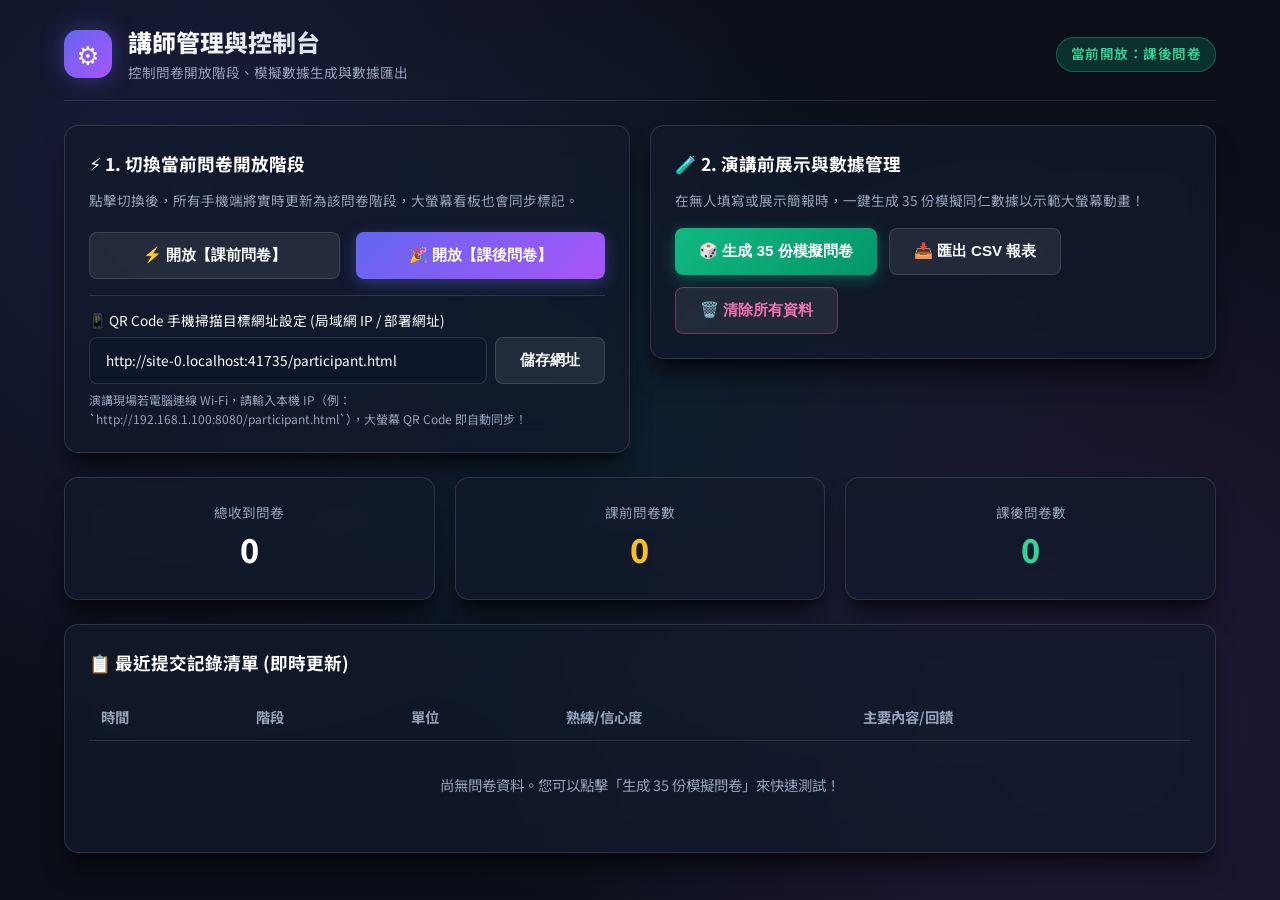
==== admin.html @ b8c30d22 "feat: complete live survey questionnaire & dynamic dashboard for AI administrative efficiency lectur" ====
<!DOCTYPE html>
<html lang="zh-TW">
<head>
  <meta charset="UTF-8">
  <meta name="viewport" content="width=device-width, initial-scale=1.0">
  <title>講師控制台 - AI 行政效能演講</title>
  <link rel="stylesheet" href="css/style.css">
</head>
<body>

  <div class="container" style="max-width: 1200px;">
    <header class="app-header">
      <div class="app-title-group">
        <div class="app-title-icon">⚙️</div>
        <div>
          <h1 class="app-title">講師管理與控制台</h1>
          <div class="app-subtitle">控制問卷開放階段、模擬數據生成與數據匯出</div>
        </div>
      </div>
      <div id="admin-current-mode" class="badge badge-success">當前開放：課後問卷</div>
    </header>

    <!-- 控制功能區與數據概覽 -->
    <div class="dashboard-grid" style="margin-bottom: 1.5rem;">
      
      <!-- 控制項目 1: 切換問卷階段 -->
      <div class="col-6">
        <div class="glass-card">
          <h3 style="font-size: 1.1rem; color: #fff; margin-bottom: 0.75rem;">⚡ 1. 切換當前問卷開放階段</h3>
          <p style="font-size: 0.85rem; color: var(--text-muted); margin-bottom: 1.25rem;">
            點擊切換後，所有手機端將實時更新為該問卷階段，大螢幕看板也會同步標記。
          </p>
          <div style="display: flex; gap: 1rem;">
            <button id="btn-mode-pre" class="btn btn-secondary" style="flex: 1;">
              ⚡ 開放【課前問卷】
            </button>
            <button id="btn-mode-post" class="btn btn-primary" style="flex: 1;">
              🎉 開放【課後問卷】
            </button>
          </div>
          
          <div style="margin-top: 1rem; padding-top: 0.85rem; border-top: 1px solid var(--border-glass);">
            <label style="display: block; font-size: 0.85rem; color: #fff; margin-bottom: 0.35rem;">
              📱 QR Code 手機掃描目標網址設定 (局域網 IP / 部署網址)
            </label>
            <div style="display: flex; gap: 0.5rem;">
              <input type="text" id="admin-custom-url-input" class="form-control" placeholder="http://192.168.X.X:8080/participant.html" style="font-size: 0.85rem;" />
              <button id="btn-save-url" class="btn btn-secondary" style="white-space: nowrap;">
                儲存網址
              </button>
            </div>
            <div style="font-size: 0.75rem; color: var(--text-muted); margin-top: 0.35rem;">
              演講現場若電腦連線 Wi-Fi，請輸入本機 IP（例：`http://192.168.1.100:8080/participant.html`），大螢幕 QR Code 即自動同步！
            </div>
          </div>
        </div>
      </div>

      <!-- 控制項目 2: 演講展示測試工具 (Mock Data) -->
      <div class="col-6">
        <div class="glass-card">
          <h3 style="font-size: 1.1rem; color: #fff; margin-bottom: 0.75rem;">🧪 2. 演講前展示與數據管理</h3>
          <p style="font-size: 0.85rem; color: var(--text-muted); margin-bottom: 1rem;">
            在無人填寫或展示簡報時，一鍵生成 35 份模擬同仁數據以示範大螢幕動畫！
          </p>
          <div style="display: flex; gap: 0.75rem; flex-wrap: wrap;">
            <button id="btn-generate-mock" class="btn btn-success">
              🎲 生成 35 份模擬問卷
            </button>
            <button id="btn-export-csv" class="btn btn-secondary">
              📥 匯出 CSV 報表
            </button>
            <button id="btn-clear-data" class="btn btn-secondary" style="color: #f472b6; border-color: rgba(236, 72, 153, 0.4);">
              🗑️ 清除所有資料
            </button>
          </div>
        </div>
      </div>
    </div>

    <!-- 即時數據快速統計 -->
    <div class="dashboard-grid" style="margin-bottom: 1.5rem;">
      <div class="col-4">
        <div class="glass-card" style="text-align: center;">
          <div style="font-size: 0.85rem; color: var(--text-muted);">總收到問卷</div>
          <div id="admin-total-count" style="font-size: 2rem; font-weight: 800; color: #fff;">0</div>
        </div>
      </div>
      <div class="col-4">
        <div class="glass-card" style="text-align: center;">
          <div style="font-size: 0.85rem; color: var(--text-muted);">課前問卷數</div>
          <div id="admin-pre-count" style="font-size: 2rem; font-weight: 800; color: #fbbf24;">0</div>
        </div>
      </div>
      <div class="col-4">
        <div class="glass-card" style="text-align: center;">
          <div style="font-size: 0.85rem; color: var(--text-muted);">課後問卷數</div>
          <div id="admin-post-count" style="font-size: 2rem; font-weight: 800; color: #34d399;">0</div>
        </div>
      </div>
    </div>

    <!-- 最近提交記錄表格 -->
    <div class="glass-card">
      <h3 style="font-size: 1.1rem; color: #fff; margin-bottom: 1rem;">📋 最近提交記錄清單 (即時更新)</h3>
      <div style="overflow-x: auto;">
        <table style="width: 100%; border-collapse: collapse; text-align: left; font-size: 0.9rem;">
          <thead>
            <tr style="border-bottom: 1px solid var(--border-glass); color: var(--text-muted);">
              <th style="padding: 0.75rem;">時間</th>
              <th style="padding: 0.75rem;">階段</th>
              <th style="padding: 0.75rem;">單位</th>
              <th style="padding: 0.75rem;">熟練/信心度</th>
              <th style="padding: 0.75rem;">主要內容/回饋</th>
            </tr>
          </thead>
          <tbody id="admin-table-body">
            <!-- 動態生成 -->
          </tbody>
        </table>
      </div>
    </div>
  </div>

  <!-- 腳本 -->
  <script src="js/app.js"></script>
  <script src="js/admin.js"></script>
</body>
</html>
---- css/style.css ----
/* ==========================================================================
   AI 行政效能演講 - 即時動態問卷與看板系統 (Design System & Styles)
   ========================================================================== */

@import url('https://fonts.googleapis.com/css2?family=Noto+Sans+TC:wght@300;400;500;700;900&family=Outfit:wght@300;400;600;800&display=swap');

:root {
  /* Color Palette - Vibrant Dark Mode */
  --bg-dark: #0b0f19;
  --bg-card: rgba(18, 26, 43, 0.75);
  --bg-card-hover: rgba(28, 40, 65, 0.85);
  --border-glass: rgba(255, 255, 255, 0.12);
  --border-glow: rgba(99, 102, 241, 0.35);

  --primary: #6366f1;
  --primary-gradient: linear-gradient(135deg, #6366f1 0%, #a855f7 100%);
  --secondary: #06b6d4;
  --secondary-gradient: linear-gradient(135deg, #06b6d4 0%, #3b82f6 100%);
  --accent-green: #10b981;
  --accent-pink: #ec4899;
  --accent-amber: #f59e0b;

  --text-main: #f8fafc;
  --text-muted: #94a3b8;
  --text-dim: #64748b;

  /* Typography */
  --font-family: 'Noto Sans TC', 'Outfit', system-ui, -apple-system, sans-serif;
  --font-heading: 'Outfit', 'Noto Sans TC', sans-serif;

  /* Shadow & Glow */
  --shadow-lg: 0 20px 25px -5px rgba(0, 0, 0, 0.5), 0 8px 10px -6px rgba(0, 0, 0, 0.5);
  --glow-primary: 0 0 25px rgba(99, 102, 241, 0.4);
  --glow-accent: 0 0 25px rgba(236, 72, 153, 0.4);

  /* Radius */
  --radius-sm: 8px;
  --radius-md: 14px;
  --radius-lg: 20px;
  --radius-full: 9999px;

  /* Transitions */
  --transition-fast: 0.2s cubic-bezier(0.4, 0, 0.2, 1);
  --transition-normal: 0.35s cubic-bezier(0.4, 0, 0.2, 1);
  --transition-bounce: 0.5s cubic-bezier(0.34, 1.56, 0.64, 1);
}

/* Reset & Base */
*, *::before, *::after {
  box-sizing: border-box;
  margin: 0;
  padding: 0;
}

body {
  font-family: var(--font-family);
  background-color: var(--bg-dark);
  color: var(--text-main);
  min-height: 100vh;
  line-height: 1.6;
  overflow-x: hidden;
  background-image: 
    radial-gradient(circle at 15% 20%, rgba(99, 102, 241, 0.15) 0%, transparent 45%),
    radial-gradient(circle at 85% 80%, rgba(168, 85, 247, 0.15) 0%, transparent 45%),
    radial-gradient(circle at 50% 50%, rgba(6, 182, 212, 0.08) 0%, transparent 60%);
  background-attachment: fixed;
}

/* Container */
.container {
  max-width: 1400px;
  margin: 0 auto;
  padding: 1.5rem;
}

.container-mobile {
  max-width: 600px;
  margin: 0 auto;
  padding: 1.25rem;
}

/* Glassmorphism Card */
.glass-card {
  background: var(--bg-card);
  backdrop-filter: blur(16px);
  -webkit-backdrop-filter: blur(16px);
  border: 1px solid var(--border-glass);
  border-radius: var(--radius-md);
  box-shadow: var(--shadow-lg);
  padding: 1.5rem;
  transition: all var(--transition-fast);
  position: relative;
  overflow: hidden;
}

.glass-card:hover {
  border-color: var(--border-glow);
}

/* Badges */
.badge {
  display: inline-flex;
  align-items: center;
  gap: 0.4rem;
  padding: 0.35rem 0.85rem;
  border-radius: var(--radius-full);
  font-size: 0.85rem;
  font-weight: 600;
  letter-spacing: 0.5px;
  text-transform: uppercase;
}

.badge-primary {
  background: rgba(99, 102, 241, 0.2);
  color: #818cf8;
  border: 1px solid rgba(99, 102, 241, 0.4);
}

.badge-success {
  background: rgba(16, 185, 129, 0.2);
  color: #34d399;
  border: 1px solid rgba(16, 185, 129, 0.4);
}

.badge-amber {
  background: rgba(245, 158, 11, 0.2);
  color: #fbbf24;
  border: 1px solid rgba(245, 158, 11, 0.4);
}

.badge-pink {
  background: rgba(236, 72, 153, 0.2);
  color: #f472b6;
  border: 1px solid rgba(236, 72, 153, 0.4);
}

/* Header */
.app-header {
  display: flex;
  justify-content: space-between;
  align-items: center;
  margin-bottom: 1.5rem;
  padding-bottom: 1rem;
  border-bottom: 1px solid var(--border-glass);
}

.app-title-group {
  display: flex;
  align-items: center;
  gap: 1rem;
}

.app-title-icon {
  width: 48px;
  height: 48px;
  border-radius: var(--radius-md);
  background: var(--primary-gradient);
  display: flex;
  align-items: center;
  justify-content: center;
  font-size: 1.6rem;
  box-shadow: var(--glow-primary);
}

.app-title {
  font-family: var(--font-heading);
  font-size: 1.5rem;
  font-weight: 800;
  background: linear-gradient(to right, #ffffff, #cbd5e1);
  -webkit-background-clip: text;
  -webkit-text-fill-color: transparent;
}

.app-subtitle {
  font-size: 0.85rem;
  color: var(--text-muted);
}

/* Grid Layout for Dashboard */
.dashboard-grid {
  display: grid;
  grid-template-columns: repeat(12, 1fr);
  gap: 1.25rem;
}

.col-12 { grid-column: span 12; }
.col-8  { grid-column: span 8; }
.col-7  { grid-column: span 7; }
.col-6  { grid-column: span 6; }
.col-5  { grid-column: span 5; }
.col-4  { grid-column: span 4; }
.col-3  { grid-column: span 3; }

@media (max-width: 1024px) {
  .col-8, .col-7, .col-6, .col-5, .col-4, .col-3 {
    grid-column: span 12;
  }
}

/* Metric Cards */
.metric-card {
  display: flex;
  align-items: center;
  gap: 1.25rem;
  padding: 1.25rem 1.5rem;
}

.metric-icon {
  width: 56px;
  height: 56px;
  border-radius: var(--radius-md);
  display: flex;
  align-items: center;
  justify-content: center;
  font-size: 1.75rem;
}

.metric-info .label {
  font-size: 0.85rem;
  color: var(--text-muted);
  font-weight: 500;
}

.metric-info .value {
  font-family: var(--font-heading);
  font-size: 2rem;
  font-weight: 800;
  line-height: 1.2;
}

/* Dynamic Live Submission Banner / Counter */
.counter-pulse {
  animation: pulse-glow 2s infinite alternate;
}

@keyframes pulse-glow {
  0% { box-shadow: 0 0 10px rgba(99, 102, 241, 0.2); }
  100% { box-shadow: 0 0 25px rgba(99, 102, 241, 0.6); }
}

/* Live Feed / Stream Cards */
.live-feed-container {
  display: flex;
  flex-direction: column;
  gap: 0.85rem;
  max-height: 380px;
  overflow-y: auto;
  padding-right: 0.4rem;
}

.live-feed-container::-webkit-scrollbar {
  width: 5px;
}
.live-feed-container::-webkit-scrollbar-thumb {
  background: rgba(255, 255, 255, 0.2);
  border-radius: 10px;
}

.feed-item {
  background: rgba(30, 41, 59, 0.6);
  border-left: 4px solid var(--primary);
  border-radius: var(--radius-sm);
  padding: 0.85rem 1rem;
  font-size: 0.92rem;
  position: relative;
  animation: slideInDown 0.4s cubic-bezier(0.16, 1, 0.3, 1);
  transition: transform 0.2s ease;
}

.feed-item:hover {
  transform: translateX(4px);
  background: rgba(30, 41, 59, 0.85);
}

.feed-item.new-arrival {
  animation: newHighlight 1.5s ease-out;
  border-left-color: var(--accent-pink);
}

@keyframes slideInDown {
  from { opacity: 0; transform: translateY(-15px) scale(0.98); }
  to { opacity: 1; transform: translateY(0) scale(1); }
}

@keyframes newHighlight {
  0% { background: rgba(236, 72, 153, 0.35); box-shadow: 0 0 20px rgba(236, 72, 153, 0.5); }
  100% { background: rgba(30, 41, 59, 0.6); }
}

.feed-meta {
  display: flex;
  justify-content: space-between;
  align-items: center;
  font-size: 0.78rem;
  color: var(--text-muted);
  margin-bottom: 0.35rem;
}

.feed-quote {
  color: var(--text-main);
  font-style: italic;
}

/* Tag Chips */
.tag-container {
  display: flex;
  flex-wrap: wrap;
  gap: 0.6rem;
  margin-top: 0.5rem;
}

.tag-chip {
  padding: 0.4rem 0.85rem;
  background: rgba(255, 255, 255, 0.06);
  border: 1px solid var(--border-glass);
  border-radius: var(--radius-full);
  font-size: 0.85rem;
  color: var(--text-main);
  transition: all var(--transition-fast);
  cursor: pointer;
  user-select: none;
}

.tag-chip:hover {
  background: rgba(99, 102, 241, 0.2);
  border-color: var(--primary);
}

.tag-chip.active {
  background: var(--primary-gradient);
  border-color: transparent;
  color: #fff;
  font-weight: 600;
  box-shadow: 0 4px 12px rgba(99, 102, 241, 0.35);
}

/* Questionnaire Form Controls */
.form-group {
  margin-bottom: 1.4rem;
}

.form-label {
  display: block;
  font-weight: 600;
  font-size: 0.95rem;
  margin-bottom: 0.5rem;
  color: var(--text-main);
}

.form-label .required {
  color: var(--accent-pink);
  margin-left: 0.2rem;
}

.form-control, .form-select {
  width: 100%;
  padding: 0.75rem 1rem;
  background: rgba(15, 23, 42, 0.7);
  border: 1px solid var(--border-glass);
  border-radius: var(--radius-sm);
  color: #fff;
  font-family: inherit;
  font-size: 0.95rem;
  outline: none;
  transition: all var(--transition-fast);
}

.form-control:focus, .form-select:focus {
  border-color: var(--primary);
  box-shadow: 0 0 0 3px rgba(99, 102, 241, 0.25);
}

textarea.form-control {
  min-height: 90px;
  resize: vertical;
}

/* Star Rating Rating Component */
.star-rating {
  display: inline-flex;
  gap: 0.5rem;
  direction: ltr;
}

.star-rating .star {
  font-size: 1.8rem;
  color: #334155;
  cursor: pointer;
  transition: transform 0.15s ease, color 0.15s ease;
}

.star-rating .star:hover,
.star-rating .star.hovered,
.star-rating .star.selected {
  color: #fbbf24;
  transform: scale(1.15);
}

/* Buttons */
.btn {
  display: inline-flex;
  align-items: center;
  justify-content: center;
  gap: 0.5rem;
  padding: 0.75rem 1.5rem;
  font-size: 0.95rem;
  font-weight: 600;
  border-radius: var(--radius-sm);
  border: none;
  cursor: pointer;
  transition: all var(--transition-fast);
  text-decoration: none;
}

.btn-primary {
  background: var(--primary-gradient);
  color: #fff;
  box-shadow: 0 4px 15px rgba(99, 102, 241, 0.4);
}

.btn-primary:hover {
  opacity: 0.95;
  transform: translateY(-2px);
  box-shadow: 0 8px 25px rgba(99, 102, 241, 0.5);
}

.btn-secondary {
  background: rgba(255, 255, 255, 0.08);
  color: var(--text-main);
  border: 1px solid var(--border-glass);
}

.btn-secondary:hover {
  background: rgba(255, 255, 255, 0.15);
  transform: translateY(-2px);
}

.btn-success {
  background: linear-gradient(135deg, #10b981 0%, #059669 100%);
  color: #fff;
  box-shadow: 0 4px 15px rgba(16, 185, 129, 0.4);
}

.btn-success:hover {
  transform: translateY(-2px);
  box-shadow: 0 8px 25px rgba(16, 185, 129, 0.5);
}

.btn-lg {
  padding: 1rem 2rem;
  font-size: 1.1rem;
  border-radius: var(--radius-md);
}

.btn-block {
  width: 100%;
}

/* Navigation & Tabs */
.nav-tabs {
  display: flex;
  background: rgba(15, 23, 42, 0.6);
  padding: 0.35rem;
  border-radius: var(--radius-md);
  border: 1px solid var(--border-glass);
  gap: 0.35rem;
  margin-bottom: 1.5rem;
}

.nav-tab {
  flex: 1;
  text-align: center;
  padding: 0.65rem 1rem;
  border-radius: var(--radius-sm);
  color: var(--text-muted);
  font-weight: 600;
  cursor: pointer;
  transition: all var(--transition-fast);
}

.nav-tab:hover {
  color: var(--text-main);
  background: rgba(255, 255, 255, 0.05);
}

.nav-tab.active {
  background: var(--primary-gradient);
  color: #fff;
  box-shadow: 0 4px 12px rgba(99, 102, 241, 0.35);
}

/* Modals */
.modal-backdrop {
  position: fixed;
  top: 0;
  left: 0;
  right: 0;
  bottom: 0;
  background: rgba(0, 0, 0, 0.8);
  backdrop-filter: blur(8px);
  display: flex;
  align-items: center;
  justify-content: center;
  z-index: 999;
  opacity: 0;
  pointer-events: none;
  transition: opacity 0.3s ease;
}

.modal-backdrop.show {
  opacity: 1;
  pointer-events: auto;
}

.modal-content {
  background: #131c2e;
  border: 1px solid var(--border-glow);
  border-radius: var(--radius-lg);
  padding: 2rem;
  max-width: 500px;
  width: 90%;
  text-align: center;
  box-shadow: 0 25px 50px -12px rgba(0, 0, 0, 0.8);
  transform: scale(0.9);
  transition: transform 0.3s cubic-bezier(0.34, 1.56, 0.64, 1);
}

.modal-backdrop.show .modal-content {
  transform: scale(1);
}

/* Floating Banner Alert for New Submissions */
.toast-notification {
  position: fixed;
  bottom: 2rem;
  right: 2rem;
  background: linear-gradient(135deg, #1e1b4b 0%, #311042 100%);
  border: 1px solid var(--accent-pink);
  box-shadow: 0 10px 30px rgba(236, 72, 153, 0.35);
  border-radius: var(--radius-md);
  padding: 1rem 1.5rem;
  display: flex;
  align-items: center;
  gap: 1rem;
  z-index: 1000;
  transform: translateY(100px);
  opacity: 0;
  transition: all 0.4s cubic-bezier(0.16, 1, 0.3, 1);
}

.toast-notification.show {
  transform: translateY(0);
  opacity: 1;
}

/* Chart Canvas container */
.chart-container {
  position: relative;
  height: 280px;
  width: 100%;
}

.chart-container-lg {
  height: 340px;
}

/* Floating Animation */
.floating {
  animation: float 4s ease-in-out infinite;
}

@keyframes float {
  0% { transform: translateY(0px); }
  50% { transform: translateY(-8px); }
  100% { transform: translateY(0px); }
}

/* Text Highlights */
.gradient-text {
  background: linear-gradient(135deg, #818cf8 0%, #c084fc 50%, #f472b6 100%);
  -webkit-background-clip: text;
  -webkit-text-fill-color: transparent;
}
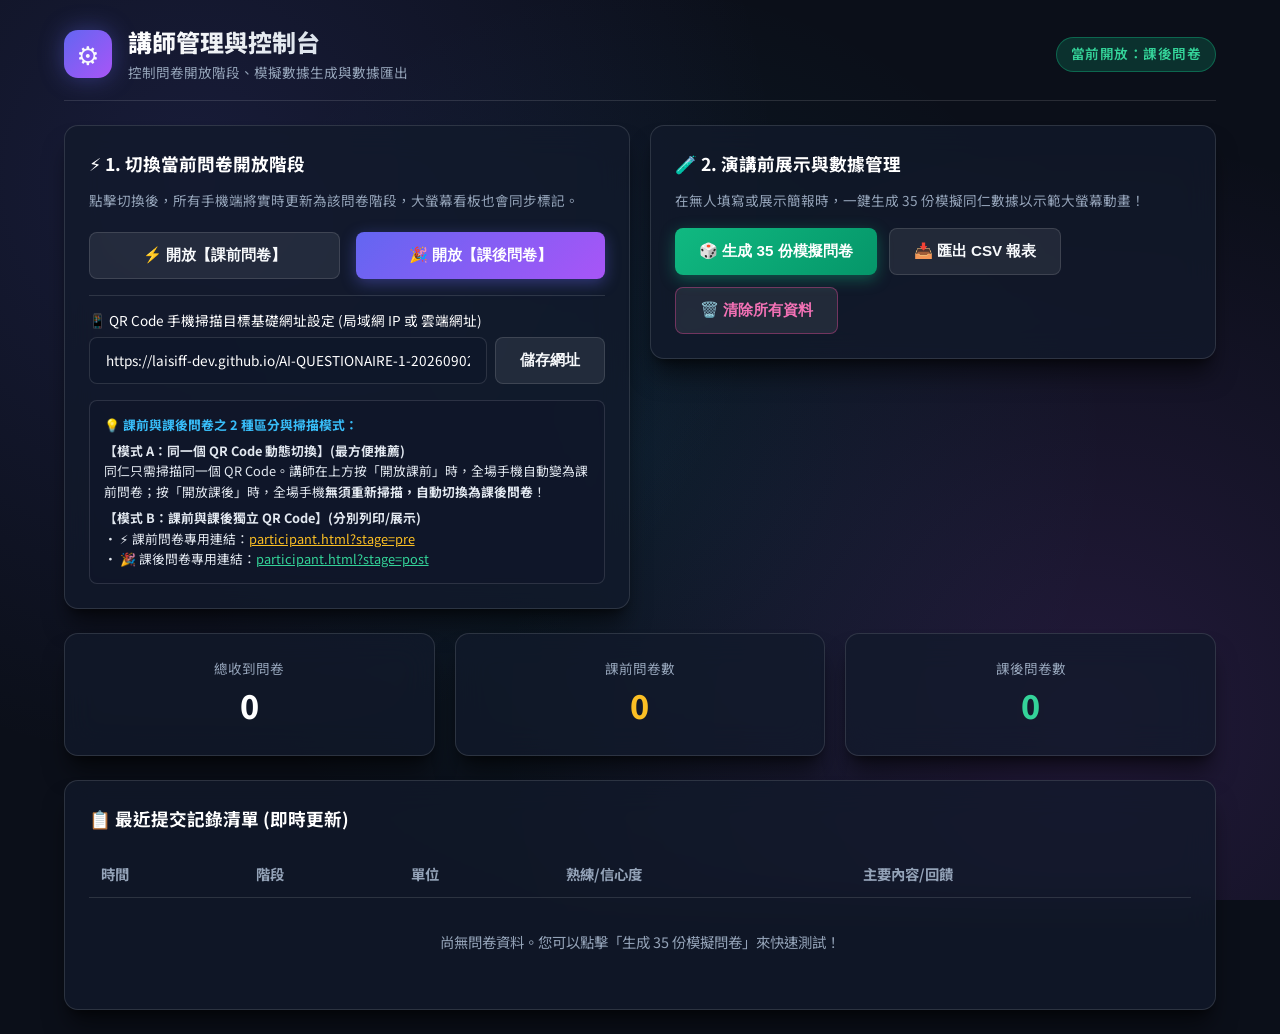
==== commit 4adee0e4: "feat: support dedicated pre/post stage URL params and QR code selectors" ====
--- a/admin.html
+++ b/admin.html
@@ -41,16 +41,27 @@
           
           <div style="margin-top: 1rem; padding-top: 0.85rem; border-top: 1px solid var(--border-glass);">
             <label style="display: block; font-size: 0.85rem; color: #fff; margin-bottom: 0.35rem;">
-              📱 QR Code 手機掃描目標網址設定 (局域網 IP / 部署網址)
+              📱 QR Code 手機掃描目標基礎網址設定 (局域網 IP 或 雲端網址)
             </label>
             <div style="display: flex; gap: 0.5rem;">
-              <input type="text" id="admin-custom-url-input" class="form-control" placeholder="http://192.168.X.X:8080/participant.html" style="font-size: 0.85rem;" />
+              <input type="text" id="admin-custom-url-input" class="form-control" placeholder="https://laisiff-dev.github.io/AI-QUESTIONAIRE-1-20260902/participant.html" style="font-size: 0.85rem;" />
               <button id="btn-save-url" class="btn btn-secondary" style="white-space: nowrap;">
                 儲存網址
               </button>
             </div>
-            <div style="font-size: 0.75rem; color: var(--text-muted); margin-top: 0.35rem;">
-              演講現場若電腦連線 Wi-Fi，請輸入本機 IP（例：`http://192.168.1.100:8080/participant.html`），大螢幕 QR Code 即自動同步！
+            
+            <!-- 兩種 QR Code 模式說明 -->
+            <div style="margin-top: 1rem; background: rgba(15, 23, 42, 0.6); padding: 0.85rem; border-radius: 8px; border: 1px solid var(--border-glass); font-size: 0.8rem;">
+              <div style="font-weight: bold; color: #38bdf8; margin-bottom: 0.35rem;">💡 課前與課後問卷之 2 種區分與掃描模式：</div>
+              <div style="margin-bottom: 0.4rem; color: #e2e8f0;">
+                <strong>【模式 A：同一個 QR Code 動態切換】(最方便推薦)</strong><br>
+                同仁只需掃描同一個 QR Code。講師在上方按「開放課前」時，全場手機自動變為課前問卷；按「開放課後」時，全場手機<strong>無須重新掃描，自動切換為課後問卷</strong>！
+              </div>
+              <div style="color: #e2e8f0;">
+                <strong>【模式 B：課前與課後獨立 QR Code】(分別列印/展示)</strong><br>
+                • ⚡ 課前問卷專用連結：<a href="participant.html?stage=pre" target="_blank" style="color: #fbbf24; text-decoration: underline;">participant.html?stage=pre</a><br>
+                • 🎉 課後問卷專用連結：<a href="participant.html?stage=post" target="_blank" style="color: #34d399; text-decoration: underline;">participant.html?stage=post</a>
+              </div>
             </div>
           </div>
         </div>
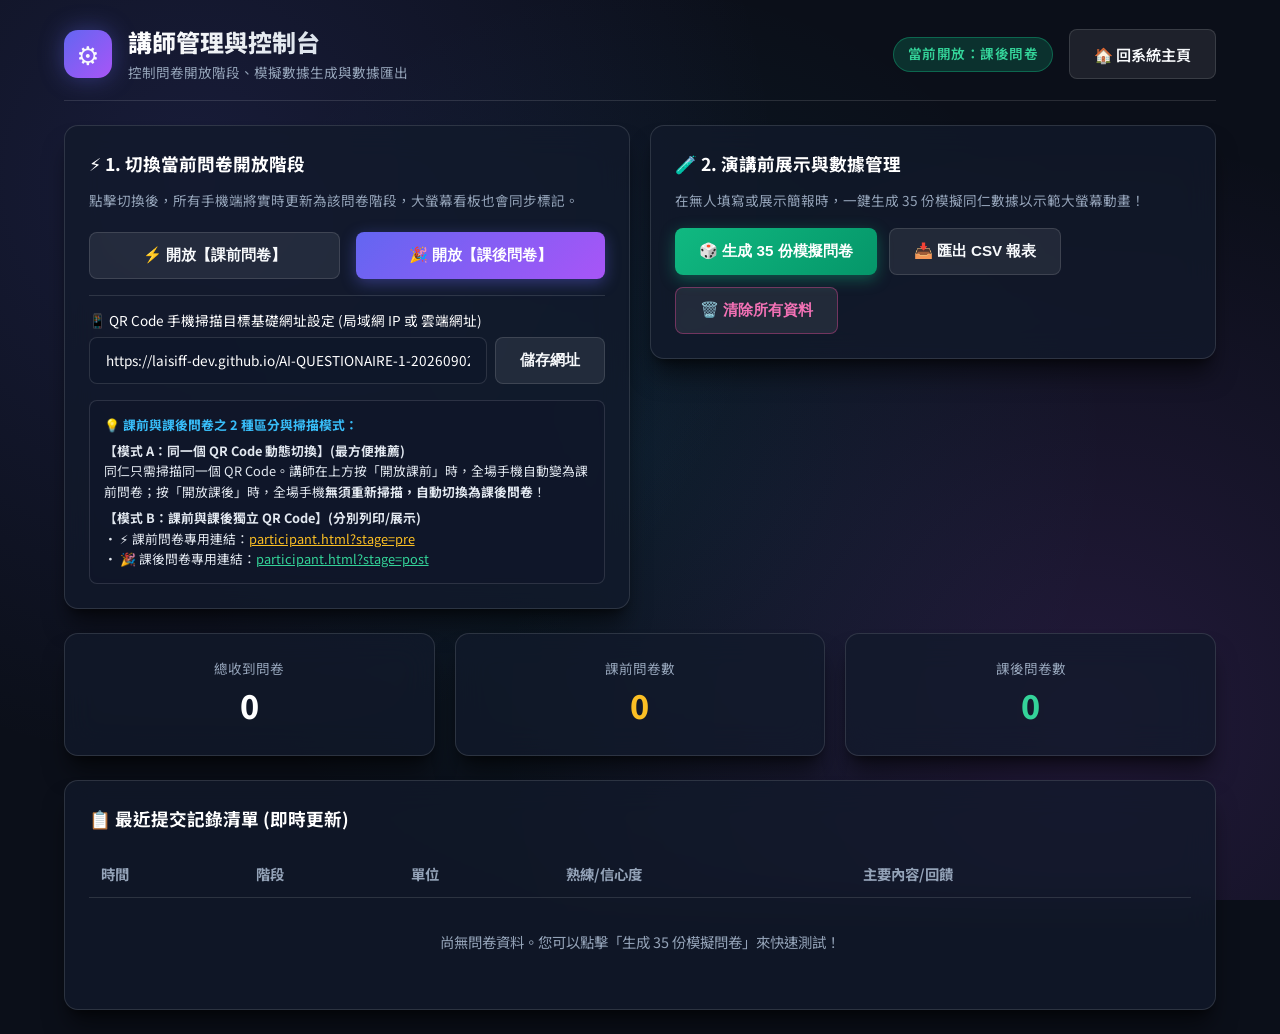
==== commit 6916eae0: "feat: add Home return button (index.html) to all subpages" ====
--- a/admin.html
+++ b/admin.html
@@ -17,7 +17,12 @@
           <div class="app-subtitle">控制問卷開放階段、模擬數據生成與數據匯出</div>
         </div>
       </div>
-      <div id="admin-current-mode" class="badge badge-success">當前開放：課後問卷</div>
+      <div style="display: flex; align-items: center; gap: 1rem;">
+        <span id="admin-current-mode" class="badge badge-success">當前開放：課後問卷</span>
+        <a href="index.html" class="btn btn-secondary">
+          🏠 回系統主頁
+        </a>
+      </div>
     </header>
 
     <!-- 控制功能區與數據概覽 -->
